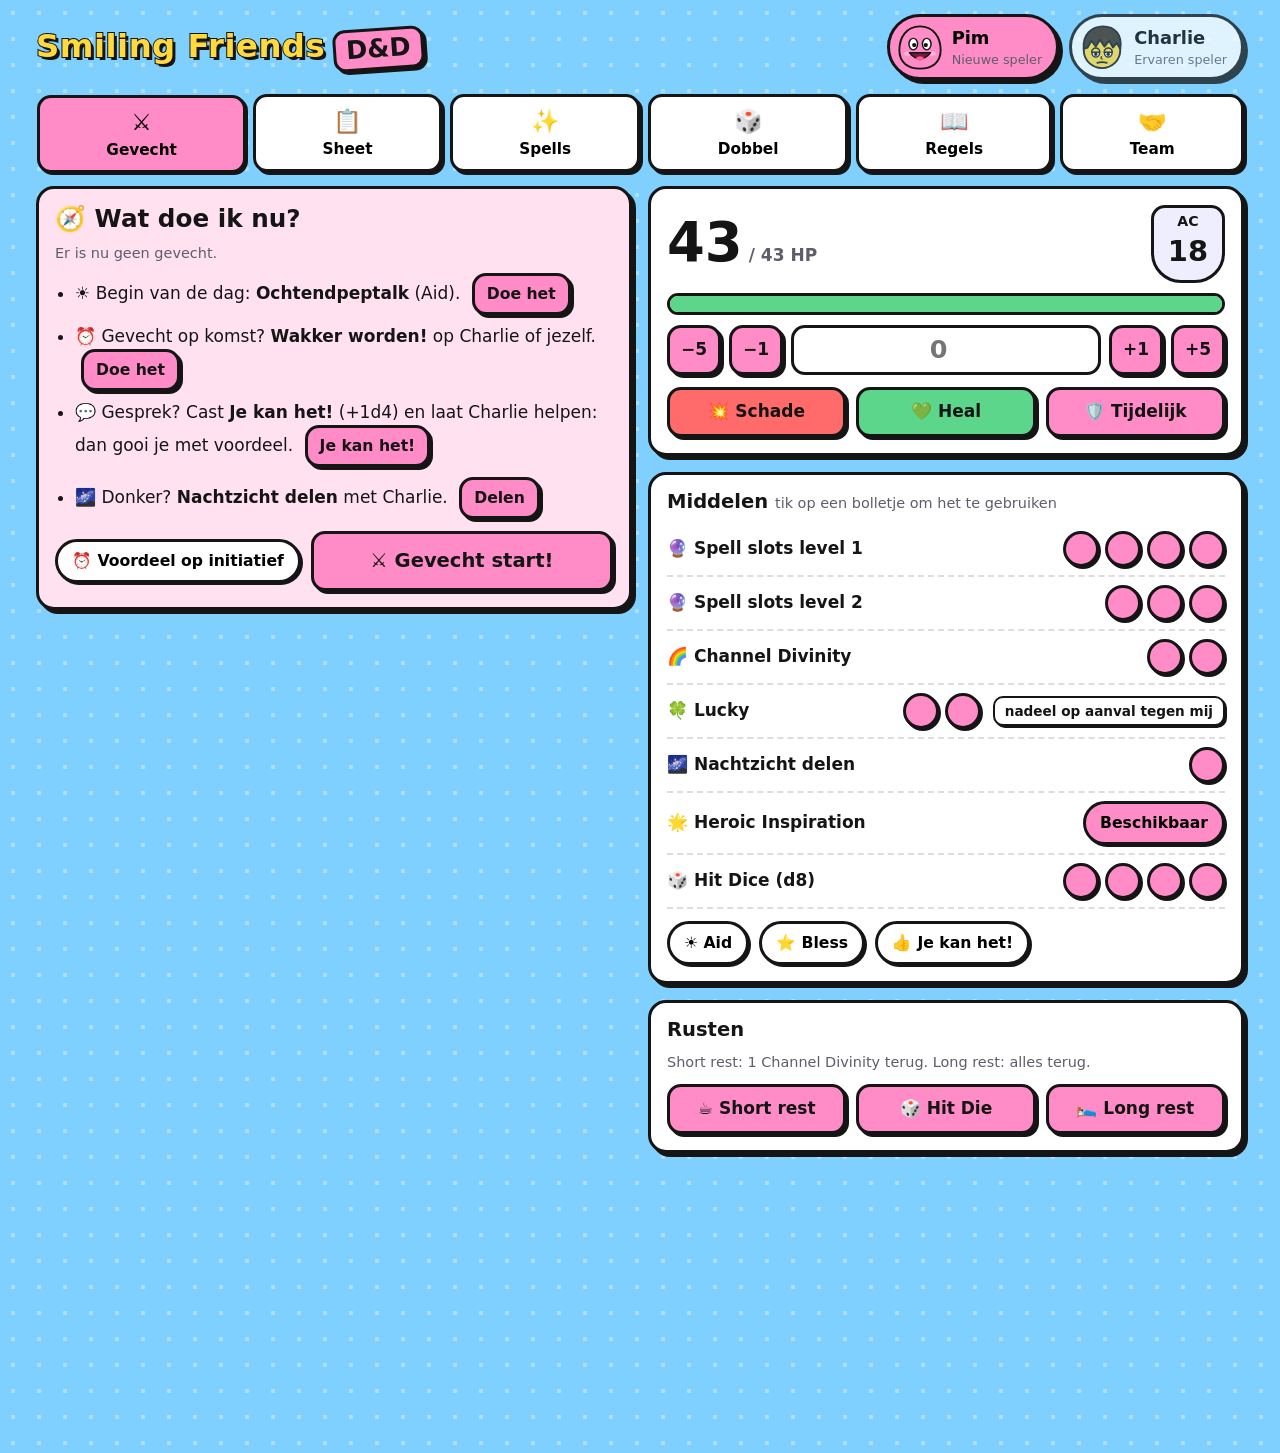
==== site/index.html @ 7d4bb508 "Smiling Friends D&D: sheets en beurt-hulp voor Pim en Charlie Statische tablet-app (D&D 2024, level " ====
<!DOCTYPE html>
<html lang="nl">
<head>
<meta charset="utf-8">
<meta name="viewport" content="width=device-width, initial-scale=1, viewport-fit=cover">
<title>Smiling Friends D&amp;D — Pim &amp; Charlie</title>
<meta name="description" content="Character sheets en beurt-hulp voor Pim en Charlie (D&D 2024, level 4).">
<meta name="theme-color" content="#7fd0ff">
<meta name="apple-mobile-web-app-capable" content="yes">
<meta name="mobile-web-app-capable" content="yes">
<meta name="apple-mobile-web-app-title" content="SF D&amp;D">
<link rel="manifest" href="manifest.json">
<link rel="icon" href="icons/icon.svg" type="image/svg+xml">
<link rel="apple-touch-icon" href="icons/icon-180.png">
<link rel="stylesheet" href="css/style.css">
</head>
<body class="theme-pim">
<div id="app"></div>
<div id="result"></div>
<noscript>Zet JavaScript aan om deze app te gebruiken.</noscript>
<script src="js/data.js"></script>
<script src="js/core.js"></script>
<script src="js/pim.js"></script>
<script src="js/charlie.js"></script>
<script src="js/flow.js"></script>
<script src="js/views.js"></script>
<script src="js/main.js"></script>
</body>
</html>
---- site/css/style.css ----
:root {
  --ink: #151515;
  --sky: #7fd0ff;
  --pim: #ff8cc6; --pim-d: #e0559e; --pim-l: #ffe1f0;
  --charlie: #ffd93d; --charlie-d: #d9a600; --charlie-l: #fff4c2;
  --ok: #5bd68a; --bad: #ff6b6b; --warn: #ffb347; --violet: #b69cff;
  --muted: #5d5d6b;
  --r: 18px;
  --sh: 4px 4px 0 var(--ink);
  font-size: 17px;
}
body.theme-pim { --accent: var(--pim); --accent-d: var(--pim-d); --accent-l: var(--pim-l); }
body.theme-charlie { --accent: var(--charlie); --accent-d: var(--charlie-d); --accent-l: var(--charlie-l); }

* { box-sizing: border-box; }
html { -webkit-text-size-adjust: 100%; }
body {
  margin: 0; color: var(--ink); line-height: 1.4;
  font-family: "Fredoka", "Nunito", "Segoe UI Rounded", "Arial Rounded MT Bold", "Trebuchet MS", system-ui, sans-serif;
  background: var(--sky) radial-gradient(circle, rgba(255,255,255,.35) 2px, transparent 2.5px) 0 0 / 26px 26px;
  padding-bottom: 260px;
  -webkit-tap-highlight-color: transparent;
}
main { max-width: 1240px; margin: 0 auto; padding: 0 16px 24px; }
h2, h3 { margin: 0 0 10px; line-height: 1.15; }
h2 { font-size: 1.45rem; }
h3 { font-size: 1.15rem; }
h3 small, .label, .muted { color: var(--muted); font-weight: 500; font-size: .85rem; }
p { margin: 6px 0; }
svg { display: block; }

/* ---------- Header ---------- */
.top { display: flex; align-items: center; justify-content: space-between; gap: 12px; flex-wrap: wrap;
  max-width: 1240px; margin: 0 auto; padding: 14px 16px 8px; }
.brand { display: flex; align-items: baseline; gap: 8px; }
.logo { font-size: 1.9rem; font-weight: 900; letter-spacing: .5px; color: var(--charlie);
  -webkit-text-stroke: 2px var(--ink); paint-order: stroke fill; text-shadow: 3px 3px 0 var(--ink); }
.dnd { font-size: 1.5rem; font-weight: 900; background: var(--pim); border: 3px solid var(--ink); border-radius: 12px;
  padding: 0 10px; box-shadow: 3px 3px 0 var(--ink); transform: rotate(-4deg); }
.who { display: flex; gap: 10px; }
.whobtn { display: flex; align-items: center; gap: 8px; padding: 6px 14px 6px 6px; border: 3px solid var(--ink);
  border-radius: 999px; background: #fff; box-shadow: var(--sh); cursor: pointer; font: inherit; text-align: left; }
.whobtn svg { width: 48px; height: 48px; }
.whobtn b { display: block; font-size: 1.05rem; }
.whobtn small { display: block; color: var(--muted); font-size: .75rem; }
.whobtn.pim.on { background: var(--pim); }
.whobtn.charlie.on { background: var(--charlie); }
.whobtn:not(.on) { opacity: .75; }

.tabs { display: flex; gap: 8px; overflow-x: auto; max-width: 1240px; margin: 0 auto; padding: 6px 16px 14px; scrollbar-width: none; }
.tab { flex: 1 0 auto; display: flex; flex-direction: column; align-items: center; gap: 2px; min-width: 92px; padding: 8px 12px;
  border: 3px solid var(--ink); border-radius: 14px; background: #fff; font: inherit; font-weight: 700; font-size: .9rem;
  box-shadow: 3px 3px 0 var(--ink); cursor: pointer; }
.tab span { font-size: 1.35rem; }
.tab.on { background: var(--accent); transform: translate(1px, 1px); box-shadow: 2px 2px 0 var(--ink); }

/* ---------- Bouwstenen ---------- */
.card { background: #fff; border: 3px solid var(--ink); border-radius: var(--r); box-shadow: var(--sh); padding: 16px; margin-bottom: 16px; }
.card.slim { padding: 10px 16px; }
.grid { display: grid; grid-template-columns: 1fr 1fr; gap: 16px; align-items: start; }
.col { min-width: 0; }
.cards { display: grid; grid-template-columns: repeat(auto-fill, minmax(320px, 1fr)); gap: 16px; }
.cards .card { margin-bottom: 0; }
.grouph { margin: 22px 0 12px; display: inline-block; background: #fff; border: 3px solid var(--ink); border-radius: 12px; padding: 4px 14px; box-shadow: 3px 3px 0 var(--ink); }
.row, .row3 { display: flex; gap: 10px; align-items: center; margin-top: 12px; }
.row.wrap { flex-wrap: wrap; }
.row3 > * { flex: 1; }
.two { display: grid; grid-template-columns: 1fr 1fr; gap: 16px; }

.btn { font: inherit; font-weight: 800; font-size: 1rem; min-height: 50px; padding: 10px 16px; border: 3px solid var(--ink);
  border-radius: 14px; background: var(--accent); color: var(--ink); box-shadow: 3px 3px 0 var(--ink); cursor: pointer;
  touch-action: manipulation; }
.btn:active, .tog:active, .pip:active, .die:active, .chip:active { transform: translate(2px, 2px); box-shadow: 1px 1px 0 var(--ink); }
.btn.big { font-size: 1.15rem; min-height: 60px; flex: 1; }
.btn.sm { min-height: 42px; padding: 6px 12px; font-size: .92rem; }
.btn.sq { min-width: 54px; padding: 8px; }
.btn.mini { min-height: 30px; padding: 2px 10px; font-size: .8rem; border-width: 2px; box-shadow: 2px 2px 0 var(--ink); border-radius: 10px; background: #fff; margin-left: 6px; }
.btn.ghost { background: #fff; }
.btn.ok { background: var(--ok); }
.btn.bad { background: var(--bad); }
.tog { font: inherit; font-weight: 700; font-size: .92rem; min-height: 44px; padding: 6px 14px; border: 3px solid var(--ink);
  border-radius: 999px; background: #fff; box-shadow: 2px 2px 0 var(--ink); cursor: pointer; }
.tog.on { background: var(--accent); }
.badges { display: flex; flex-wrap: wrap; gap: 6px; margin: 10px 0 4px; }
.badge { display: inline-flex; align-items: center; border: 2px solid var(--ink); border-radius: 999px; padding: 3px 10px; font-size: .82rem; font-weight: 700; background: #f2f2f6; }
.badge.conc { background: #e3dcff; }
.badge.zone { background: #c9f6da; }
.badge.rage { background: var(--bad); color: #fff; }
.badge.warn { background: #ffe0b2; }
.badge.t-action { background: var(--charlie-l); }
.badge.t-bonus { background: var(--pim-l); }
.badge.t-reaction { background: #d6f0ff; }
.hint { background: var(--accent-l); border: 2px dashed var(--ink); border-radius: 12px; padding: 8px 12px; font-size: .9rem; }

/* ---------- Beurt-hulp ---------- */
.turn { background: var(--accent-l); }
.turnhead { display: flex; justify-content: space-between; align-items: center; }
.round { background: var(--ink); color: #fff; font-weight: 800; border-radius: 999px; padding: 4px 14px; }
.tips { padding-left: 20px; margin: 8px 0; }
.tips li { margin: 10px 0; }
.tips .btn { margin-left: 6px; }
.chips, .situ { display: flex; flex-wrap: wrap; gap: 8px; align-items: center; margin: 10px 0; }
.chip { font: inherit; font-weight: 700; font-size: .9rem; min-height: 40px; padding: 4px 12px; border: 2px solid var(--ink); border-radius: 10px; background: #fff; cursor: pointer; }
.chip.used { background: #d5d5dc; color: #6b6b75; text-decoration: line-through; }
.steps { display: flex; flex-direction: column; gap: 10px; margin-top: 8px; }
.step { display: grid; grid-template-columns: 110px 1fr; gap: 6px 10px; align-items: start; background: #fff; border: 3px solid var(--ink); border-radius: 14px; padding: 10px; }
.step-k { font-weight: 800; font-size: .88rem; padding-top: 2px; }
.step-b b { display: block; font-size: 1.05rem; }
.step-b small { display: block; color: var(--muted); font-size: .88rem; margin-top: 2px; }
.step-a { grid-column: 2; display: flex; flex-wrap: wrap; gap: 8px; }
.step-a:empty { display: none; }
.step.done { opacity: .5; }
.step.done .step-b b::after { content: " ✔"; }

/* ---------- Status ---------- */
.hprow { display: flex; justify-content: space-between; align-items: center; }
.hpnum .big { font-size: 3.2rem; font-weight: 900; line-height: 1; }
.hpnum .of { font-weight: 700; margin-left: 6px; color: var(--muted); }
.hpnum .temp { display: inline-block; margin-left: 10px; background: #d6f0ff; border: 2px solid var(--ink); border-radius: 999px; padding: 2px 10px; font-weight: 800; }
.hpnum.low .big { color: #d9480f; }
.hpnum.zero .big { color: #c92a2a; }
.acbox { text-align: center; border: 3px solid var(--ink); border-radius: 14px 14px 30px 30px; padding: 4px 14px 8px; background: #eef; }
.acbox small { display: block; font-weight: 800; }
.acbox b { font-size: 1.7rem; }
.hpbar { height: 22px; border: 3px solid var(--ink); border-radius: 999px; background: #eee; overflow: hidden; margin: 10px 0; }
.hpbar i { display: block; height: 100%; background: var(--ok); transition: width .3s; }
.hpbar.mid i { background: var(--warn); }
.hpbar.low i, .hpbar.zero i { background: var(--bad); }
.amt { display: flex; gap: 8px; }
.amt input { flex: 1; min-width: 0; font: inherit; font-size: 1.5rem; font-weight: 800; text-align: center; border: 3px solid var(--ink); border-radius: 14px; padding: 4px; }
.deathbox { display: flex; flex-wrap: wrap; gap: 12px; align-items: center; margin-top: 12px; padding: 10px; border: 3px solid var(--ink); border-radius: 14px; background: #ffe3e3; }

.resrow { display: flex; justify-content: space-between; align-items: center; gap: 10px; padding: 8px 0; border-bottom: 2px dashed #ddd; }
.resrow > span { font-weight: 700; }
.resrow > div { display: flex; align-items: center; flex-wrap: wrap; justify-content: flex-end; gap: 6px; }
.pips { display: inline-flex; gap: 6px; }
.pip { width: 36px; height: 36px; border-radius: 50%; border: 3px solid var(--ink); background: #fff; box-shadow: 2px 2px 0 var(--ink); cursor: pointer; padding: 0; }
.pip.on { background: var(--accent); }

/* ---------- Sheet ---------- */
.sheethead { display: flex; gap: 16px; align-items: center; }
.sheethead > svg { width: 96px; height: 96px; flex: none; }
.sh-t { flex: 1; }
.sh-t h2 { font-size: 1.9rem; margin: 0; }
.line { font-weight: 800; }
.statgrid { display: grid; grid-template-columns: repeat(auto-fill, minmax(130px, 1fr)); gap: 10px; margin: 16px 0; }
.stat { border: 3px solid var(--ink); border-radius: 14px; padding: 8px 10px; text-align: center; background: var(--accent-l); }
.stat small { display: block; font-weight: 800; font-size: .8rem; }
.stat b { display: block; font-size: 1.6rem; }
.stat em { display: block; font-style: normal; font-size: .72rem; color: var(--muted); }
.rollmode { display: flex; flex-wrap: wrap; gap: 8px; align-items: center; margin-bottom: 14px; }
.abil { display: grid; grid-template-columns: repeat(6, 1fr); gap: 10px; margin-bottom: 18px; }
.abox { font: inherit; border: 3px solid var(--ink); border-radius: 14px; background: #fff; box-shadow: 3px 3px 0 var(--ink); padding: 8px 4px; cursor: pointer; text-align: center; }
.abox .ab { display: block; font-weight: 900; }
.abox b { display: block; font-size: 1.7rem; }
.abox small { display: block; font-size: .72rem; color: var(--muted); }
.abox em { display: block; font-style: normal; font-weight: 700; font-size: .8rem; margin-top: 4px; }
.skills { display: grid; grid-template-columns: repeat(auto-fill, minmax(250px, 1fr)); gap: 8px; margin-bottom: 18px; }
.skill { font: inherit; display: flex; align-items: center; gap: 10px; text-align: left; border: 2px solid var(--ink); border-radius: 12px; background: #fff; padding: 6px 10px; cursor: pointer; min-height: 52px; }
.skill.prof { background: var(--accent-l); }
.skill .nm { flex: 1; }
.skill .nm b { display: block; font-size: .95rem; }
.skill .nm small { display: block; font-size: .75rem; color: var(--muted); }
.skill .md { font-weight: 900; font-size: 1.25rem; }
.feats { display: grid; grid-template-columns: repeat(auto-fill, minmax(280px, 1fr)); gap: 10px; margin-bottom: 18px; }
.feat { border: 2px solid var(--ink); border-radius: 12px; padding: 10px; background: #fafafe; }
.feat p { font-size: .9rem; margin: 4px 0 0; }
.spellmini { display: grid; grid-template-columns: repeat(auto-fill, minmax(220px, 1fr)); gap: 10px; margin-bottom: 18px; font-size: .9rem; }
.spellmini ul { margin: 4px 0; padding-left: 18px; }

/* ---------- Spells ---------- */
.resline { display: flex; flex-wrap: wrap; gap: 8px 18px; align-items: center; font-weight: 600; }
.spell { display: flex; flex-direction: column; border-top-width: 10px; }
.spell.l0 { border-top-color: #4dabf7; }
.spell.l1 { border-top-color: var(--pim); }
.spell.l2 { border-top-color: var(--violet); }
.spell.lcd { border-top-color: var(--charlie); }
.spell.active { background: #effff4; }
.spell p { font-size: .93rem; }
.spell .when { background: var(--accent-l); border-radius: 10px; padding: 6px 10px; font-weight: 600; }
.spell .up { font-size: .85rem; color: var(--muted); }
.spell .row { margin-top: auto; padding-top: 10px; }
.sp-top { display: flex; gap: 10px; align-items: center; }
.sp-top .emoji { font-size: 2.1rem; }
.sp-n { flex: 1; }
.sp-n b { display: block; font-size: 1.2rem; }
.sp-n small { color: var(--muted); }
.lvl { font-size: .75rem; font-weight: 800; border: 2px solid var(--ink); border-radius: 999px; padding: 2px 8px; white-space: nowrap; }

/* ---------- Dobbelstenen ---------- */
.dierow { display: grid; grid-template-columns: repeat(7, 1fr); gap: 8px; margin: 12px 0; }
.die { font: inherit; font-weight: 900; min-height: 60px; border: 3px solid var(--ink); border-radius: 14px; background: #fff; box-shadow: 3px 3px 0 var(--ink); cursor: pointer; }
.die.on { background: var(--accent); }
.steppers { display: flex; gap: 24px; flex-wrap: wrap; margin: 10px 0; }
.steppers > div { display: flex; align-items: center; gap: 10px; }
.steppers b { font-size: 1.5rem; min-width: 40px; text-align: center; }
.log ol { list-style: none; margin: 0 0 12px; padding: 0; max-height: 60vh; overflow: auto; }
.log li { display: flex; gap: 12px; align-items: center; padding: 6px 0; border-bottom: 2px dashed #e4e4e4; }
.log li b { min-width: 52px; text-align: center; font-size: 1.3rem; border: 2px solid var(--ink); border-radius: 10px; padding: 2px 6px; }
.log li.who-pim b { background: var(--pim-l); }
.log li.who-charlie b { background: var(--charlie-l); }
.log li small { display: block; color: var(--muted); font-size: .78rem; }

/* ---------- Regels & team ---------- */
.rules li, .rp li { margin: 6px 0; }
.rules ul, .rp ul { padding-left: 20px; margin: 0; }
.combo .emoji { font-size: 1.8rem; }
.rp > svg { width: 70px; height: 70px; float: right; }
.rp.pimc { background: var(--pim-l); }
.rp.charliec { background: var(--charlie-l); }
.names { width: 100%; border-collapse: collapse; }
.names th, .names td { text-align: left; padding: 8px; border-bottom: 2px dashed #ddd; }

/* ---------- Resultaat ---------- */
#result { position: fixed; left: 0; right: 0; bottom: 0; z-index: 10; display: flex; justify-content: center; padding: 0 12px calc(12px + env(safe-area-inset-bottom)); pointer-events: none; }
.result, .resmini { pointer-events: auto; }
.result { position: relative; width: min(860px, 100%); max-height: 50vh; overflow: auto; background: #fff; border: 4px solid var(--ink);
  border-radius: 22px; box-shadow: 0 6px 0 var(--ink), 0 12px 30px rgba(0,0,0,.25); padding: 14px 18px; animation: pop .18s ease-out; }
.result.who-pim { border-top: 10px solid var(--pim-d); }
.result.who-charlie { border-top: 10px solid var(--charlie-d); }
@keyframes pop { from { transform: translateY(24px) scale(.97); opacity: 0; } to { transform: none; opacity: 1; } }
.r-main { display: flex; gap: 16px; align-items: center; padding-right: 40px; }
.r-big { min-width: 90px; text-align: center; font-size: 2.8rem; font-weight: 900; border: 3px solid var(--ink); border-radius: 18px; padding: 2px 12px; background: var(--charlie-l); }
.who-pim .r-big { background: var(--pim-l); }
.r-big.nat20 { background: var(--ok); }
.r-big.nat1 { background: var(--bad); color: #fff; }
.r-txt b { display: block; font-size: 1.25rem; }
.r-txt small { color: var(--muted); }
.result ul { margin: 10px 0 0; padding-left: 20px; }
.result li { margin: 4px 0; }
.result .close { position: absolute; top: 10px; right: 10px; width: 40px; height: 40px; border: 3px solid var(--ink); border-radius: 50%; background: #fff; font-weight: 900; cursor: pointer; }
.resmini { font: inherit; font-weight: 700; border: 3px solid var(--ink); border-radius: 999px; padding: 10px 18px; background: #fff; box-shadow: 3px 3px 0 var(--ink); cursor: pointer; }
.resmini.who-pim { background: var(--pim-l); }
.resmini.who-charlie { background: var(--charlie-l); }

/* ---------- Kleinere schermen ---------- */
@media (max-width: 900px) {
  .grid, .two { grid-template-columns: 1fr; }
  .abil { grid-template-columns: repeat(3, 1fr); }
  .step { grid-template-columns: 1fr; }
  .step-a { grid-column: auto; }
}
@media (max-width: 560px) {
  .logo { font-size: 1.4rem; }
  .whobtn small { display: none; }
  .whobtn svg { width: 38px; height: 38px; }
  .dierow { grid-template-columns: repeat(4, 1fr); }
  .hpnum .big { font-size: 2.6rem; }
}

/* ---------- Printen ---------- */
@media print {
  @page { margin: 12mm; }
  body { background: #fff; padding: 0; font-size: 11pt; }
  .top, .tabs, #result, .noprint { display: none !important; }
  .card { box-shadow: none; border-width: 2px; break-inside: avoid; }
  .abox, .skill { box-shadow: none; }
  .abil { grid-template-columns: repeat(6, 1fr); }
  .skills { grid-template-columns: repeat(3, 1fr); }
  .feats { grid-template-columns: repeat(2, 1fr); }
  .skill { min-height: 0; padding: 3px 8px; }
  .feat, .skill, .abox { break-inside: avoid; }
}
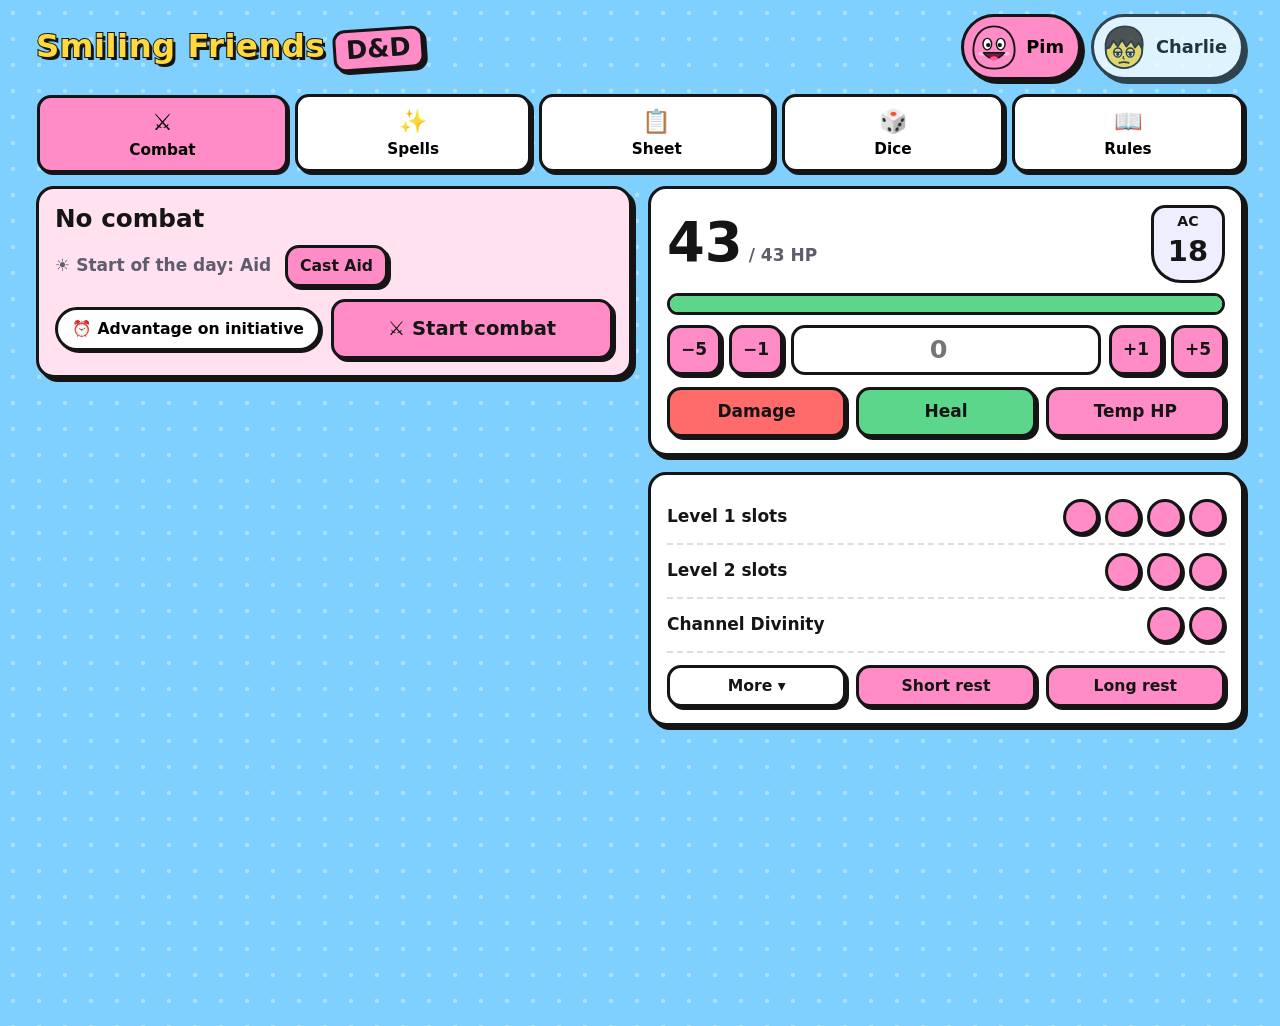
==== commit e3a1a300: "Translate the app to English All UI text, spell summaries, rules, sheets, PDFs and the README are no" ====
--- a/site/index.html
+++ b/site/index.html
@@ -1,10 +1,10 @@
 <!DOCTYPE html>
-<html lang="nl">
+<html lang="en">
 <head>
 <meta charset="utf-8">
 <meta name="viewport" content="width=device-width, initial-scale=1, viewport-fit=cover">
 <title>Smiling Friends D&amp;D — Pim &amp; Charlie</title>
-<meta name="description" content="Character sheets en beurt-hulp voor Pim en Charlie (D&D 2024, level 4).">
+<meta name="description" content="Character sheets and turn helper for Pim and Charlie (D&D 2024, level 4).">
 <meta name="theme-color" content="#7fd0ff">
 <meta name="apple-mobile-web-app-capable" content="yes">
 <meta name="mobile-web-app-capable" content="yes">
@@ -17,7 +17,7 @@
 <body class="theme-pim">
 <div id="app"></div>
 <div id="result"></div>
-<noscript>Zet JavaScript aan om deze app te gebruiken.</noscript>
+<noscript>Enable JavaScript to use this app.</noscript>
 <script src="js/data.js"></script>
 <script src="js/core.js"></script>
 <script src="js/pim.js"></script>
--- a/site/css/style.css
+++ b/site/css/style.css
@@ -91,6 +91,10 @@
 .badge.t-bonus { background: var(--pim-l); }
 .badge.t-reaction { background: #d6f0ff; }
 .hint { background: var(--accent-l); border: 2px dashed var(--ink); border-radius: 12px; padding: 8px 12px; font-size: .9rem; }
+.tipline { margin: 12px 0 0; font-weight: 600; color: var(--muted); }
+.tipline .btn { margin-left: 8px; }
+.fold { display: none; margin-top: 14px; }
+.fold.open { display: block; }
 
 /* ---------- Beurt-hulp ---------- */
 .turn { background: var(--accent-l); }
@@ -253,6 +257,7 @@
   @page { margin: 12mm; }
   body { background: #fff; padding: 0; font-size: 11pt; }
   .top, .tabs, #result, .noprint { display: none !important; }
+  .fold { display: block !important; }
   .card { box-shadow: none; border-width: 2px; break-inside: avoid; }
   .abox, .skill { box-shadow: none; }
   .abil { grid-template-columns: repeat(6, 1fr); }
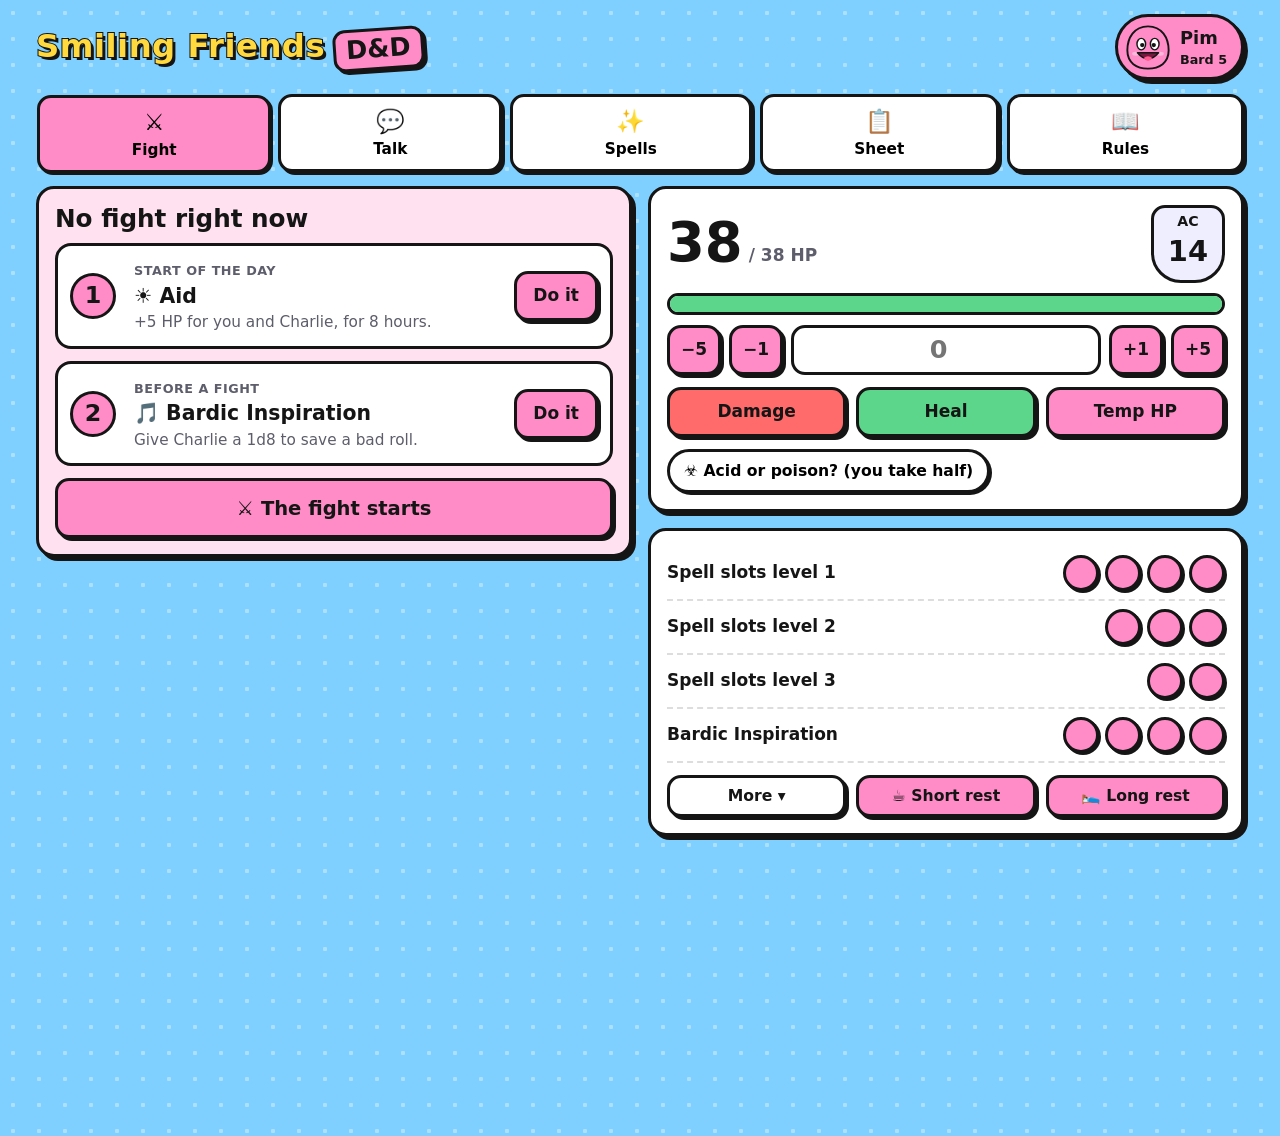
==== commit 6ac2a41e: "Rebuild Pim as a level 5 Bard Pim is now a Plasmoid Bard 5 (College of Eloquence, Entertainer). The " ====
--- a/site/index.html
+++ b/site/index.html
@@ -3,12 +3,12 @@
 <head>
 <meta charset="utf-8">
 <meta name="viewport" content="width=device-width, initial-scale=1, viewport-fit=cover">
-<title>Smiling Friends D&amp;D — Pim &amp; Charlie</title>
-<meta name="description" content="Character sheets and turn helper for Pim and Charlie (D&D 2024, level 4).">
+<title>Pim Pimling — Smiling Friends D&amp;D</title>
+<meta name="description" content="Character sheet and turn helper for Pim Pimling, Bard 5 (D&D 2024).">
 <meta name="theme-color" content="#7fd0ff">
 <meta name="apple-mobile-web-app-capable" content="yes">
 <meta name="mobile-web-app-capable" content="yes">
-<meta name="apple-mobile-web-app-title" content="SF D&amp;D">
+<meta name="apple-mobile-web-app-title" content="Pim">
 <link rel="manifest" href="manifest.json">
 <link rel="icon" href="icons/icon.svg" type="image/svg+xml">
 <link rel="apple-touch-icon" href="icons/icon-180.png">
@@ -21,7 +21,6 @@
 <script src="js/data.js"></script>
 <script src="js/core.js"></script>
 <script src="js/pim.js"></script>
-<script src="js/charlie.js"></script>
 <script src="js/flow.js"></script>
 <script src="js/views.js"></script>
 <script src="js/main.js"></script>
--- a/site/css/style.css
+++ b/site/css/style.css
@@ -37,15 +37,12 @@
   -webkit-text-stroke: 2px var(--ink); paint-order: stroke fill; text-shadow: 3px 3px 0 var(--ink); }
 .dnd { font-size: 1.5rem; font-weight: 900; background: var(--pim); border: 3px solid var(--ink); border-radius: 12px;
   padding: 0 10px; box-shadow: 3px 3px 0 var(--ink); transform: rotate(-4deg); }
-.who { display: flex; gap: 10px; }
 .whobtn { display: flex; align-items: center; gap: 8px; padding: 6px 14px 6px 6px; border: 3px solid var(--ink);
-  border-radius: 999px; background: #fff; box-shadow: var(--sh); cursor: pointer; font: inherit; text-align: left; }
+  border-radius: 999px; background: #fff; box-shadow: var(--sh); font: inherit; text-align: left; }
 .whobtn svg { width: 48px; height: 48px; }
 .whobtn b { display: block; font-size: 1.05rem; }
-.whobtn small { display: block; color: var(--muted); font-size: .75rem; }
+.whobtn small { display: block; color: var(--ink); font-size: .75rem; font-weight: 700; }
 .whobtn.pim.on { background: var(--pim); }
-.whobtn.charlie.on { background: var(--charlie); }
-.whobtn:not(.on) { opacity: .75; }
 
 .tabs { display: flex; gap: 8px; overflow-x: auto; max-width: 1240px; margin: 0 auto; padding: 6px 16px 14px; scrollbar-width: none; }
 .tab { flex: 1 0 auto; display: flex; flex-direction: column; align-items: center; gap: 2px; min-width: 92px; padding: 8px 12px;
@@ -61,7 +58,6 @@
 .col { min-width: 0; }
 .cards { display: grid; grid-template-columns: repeat(auto-fill, minmax(320px, 1fr)); gap: 16px; }
 .cards .card { margin-bottom: 0; }
-.grouph { margin: 22px 0 12px; display: inline-block; background: #fff; border: 3px solid var(--ink); border-radius: 12px; padding: 4px 14px; box-shadow: 3px 3px 0 var(--ink); }
 .row, .row3 { display: flex; gap: 10px; align-items: center; margin-top: 12px; }
 .row.wrap { flex-wrap: wrap; }
 .row3 > * { flex: 1; }
@@ -98,23 +94,20 @@
 
 /* ---------- Beurt-hulp ---------- */
 .turn { background: var(--accent-l); }
-.turnhead { display: flex; justify-content: space-between; align-items: center; }
+.turnhead { display: flex; justify-content: space-between; align-items: center; gap: 10px; flex-wrap: wrap; }
 .round { background: var(--ink); color: #fff; font-weight: 800; border-radius: 999px; padding: 4px 14px; }
-.tips { padding-left: 20px; margin: 8px 0; }
-.tips li { margin: 10px 0; }
-.tips .btn { margin-left: 6px; }
-.chips, .situ { display: flex; flex-wrap: wrap; gap: 8px; align-items: center; margin: 10px 0; }
-.chip { font: inherit; font-weight: 700; font-size: .9rem; min-height: 40px; padding: 4px 12px; border: 2px solid var(--ink); border-radius: 10px; background: #fff; cursor: pointer; }
-.chip.used { background: #d5d5dc; color: #6b6b75; text-decoration: line-through; }
-.steps { display: flex; flex-direction: column; gap: 10px; margin-top: 8px; }
-.step { display: grid; grid-template-columns: 110px 1fr; gap: 6px 10px; align-items: start; background: #fff; border: 3px solid var(--ink); border-radius: 14px; padding: 10px; }
-.step-k { font-weight: 800; font-size: .88rem; padding-top: 2px; }
-.step-b b { display: block; font-size: 1.05rem; }
-.step-b small { display: block; color: var(--muted); font-size: .88rem; margin-top: 2px; }
-.step-a { grid-column: 2; display: flex; flex-wrap: wrap; gap: 8px; }
+.situ { display: flex; flex-wrap: wrap; gap: 8px; align-items: center; margin: 12px 0; }
+.situ .label { width: 100%; }
+.steps { display: flex; flex-direction: column; gap: 12px; margin-top: 8px; }
+.step { display: grid; grid-template-columns: 52px 1fr auto; gap: 12px; align-items: center; background: #fff; border: 3px solid var(--ink); border-radius: 16px; padding: 12px; }
+.step .num { width: 46px; height: 46px; display: grid; place-items: center; border-radius: 50%; border: 3px solid var(--ink); background: var(--accent); font-weight: 900; font-size: 1.4rem; }
+.step-b .kind { display: inline-block; font-size: .75rem; font-weight: 800; text-transform: uppercase; letter-spacing: .5px; color: var(--muted); }
+.step-b b { display: block; font-size: 1.2rem; }
+.step-b small { display: block; color: var(--muted); font-size: .9rem; margin-top: 2px; }
+.step-a { display: flex; flex-wrap: wrap; gap: 8px; }
 .step-a:empty { display: none; }
-.step.done { opacity: .5; }
-.step.done .step-b b::after { content: " ✔"; }
+.step.done { opacity: .45; }
+.step.done .num { background: var(--ok); }
 
 /* ---------- Status ---------- */
 .hprow { display: flex; justify-content: space-between; align-items: center; }
@@ -169,51 +162,47 @@
 .feats { display: grid; grid-template-columns: repeat(auto-fill, minmax(280px, 1fr)); gap: 10px; margin-bottom: 18px; }
 .feat { border: 2px solid var(--ink); border-radius: 12px; padding: 10px; background: #fafafe; }
 .feat p { font-size: .9rem; margin: 4px 0 0; }
-.spellmini { display: grid; grid-template-columns: repeat(auto-fill, minmax(220px, 1fr)); gap: 10px; margin-bottom: 18px; font-size: .9rem; }
-.spellmini ul { margin: 4px 0; padding-left: 18px; }
 
 /* ---------- Spells ---------- */
 .resline { display: flex; flex-wrap: wrap; gap: 8px 18px; align-items: center; font-weight: 600; }
-.spell { display: flex; flex-direction: column; border-top-width: 10px; }
-.spell.l0 { border-top-color: #4dabf7; }
-.spell.l1 { border-top-color: var(--pim); }
-.spell.l2 { border-top-color: var(--violet); }
-.spell.lcd { border-top-color: var(--charlie); }
-.spell.active { background: #effff4; }
-.spell p { font-size: .93rem; }
-.spell .when { background: var(--accent-l); border-radius: 10px; padding: 6px 10px; font-weight: 600; }
-.spell .up { font-size: .85rem; color: var(--muted); }
-.spell .row { margin-top: auto; padding-top: 10px; }
-.sp-top { display: flex; gap: 10px; align-items: center; }
-.sp-top .emoji { font-size: 2.1rem; }
-.sp-n { flex: 1; }
-.sp-n b { display: block; font-size: 1.2rem; }
-.sp-n small { color: var(--muted); }
-.lvl { font-size: .75rem; font-weight: 800; border: 2px solid var(--ink); border-radius: 999px; padding: 2px 8px; white-space: nowrap; }
-
-/* ---------- Dobbelstenen ---------- */
-.dierow { display: grid; grid-template-columns: repeat(7, 1fr); gap: 8px; margin: 12px 0; }
-.die { font: inherit; font-weight: 900; min-height: 60px; border: 3px solid var(--ink); border-radius: 14px; background: #fff; box-shadow: 3px 3px 0 var(--ink); cursor: pointer; }
-.die.on { background: var(--accent); }
-.steppers { display: flex; gap: 24px; flex-wrap: wrap; margin: 10px 0; }
-.steppers > div { display: flex; align-items: center; gap: 10px; }
-.steppers b { font-size: 1.5rem; min-width: 40px; text-align: center; }
-.log ol { list-style: none; margin: 0 0 12px; padding: 0; max-height: 60vh; overflow: auto; }
-.log li { display: flex; gap: 12px; align-items: center; padding: 6px 0; border-bottom: 2px dashed #e4e4e4; }
-.log li b { min-width: 52px; text-align: center; font-size: 1.3rem; border: 2px solid var(--ink); border-radius: 10px; padding: 2px 6px; }
-.log li.who-pim b { background: var(--pim-l); }
-.log li.who-charlie b { background: var(--charlie-l); }
-.log li small { display: block; color: var(--muted); font-size: .78rem; }
-
-/* ---------- Regels & team ---------- */
-.rules li, .rp li { margin: 6px 0; }
-.rules ul, .rp ul { padding-left: 20px; margin: 0; }
-.combo .emoji { font-size: 1.8rem; }
-.rp > svg { width: 70px; height: 70px; float: right; }
-.rp.pimc { background: var(--pim-l); }
-.rp.charliec { background: var(--charlie-l); }
-.names { width: 100%; border-collapse: collapse; }
-.names th, .names td { text-align: left; padding: 8px; border-bottom: 2px dashed #ddd; }
+.spgroup { padding: 10px 14px; }
+.spgroup h3 { margin: 0 0 2px; font-size: 1rem; }
+.sprow { display: grid; grid-template-columns: 34px 1fr auto; gap: 10px; align-items: center; padding: 7px 0; border-top: 2px dashed #e4e4ea; }
+.spgroup h3 + .sprow, .spgroup > .sprow:first-child { border-top: 0; }
+.sprow.active { background: #e9fbef; border-radius: 10px; }
+.sprow .emoji { font-size: 1.5rem; text-align: center; }
+.sp-main { min-width: 0; }
+.sp-name { display: flex; flex-wrap: wrap; align-items: center; gap: 6px; }
+.sp-name b { font-size: 1rem; }
+.sp-main small { display: block; color: var(--muted); font-size: .8rem; line-height: 1.3; }
+.pill { font-size: .68rem; font-weight: 800; border: 2px solid var(--ink); border-radius: 999px; padding: 0 7px; background: #f2f2f6; }
+.pill.t-action { background: var(--charlie-l); }
+.pill.t-bonus { background: var(--pim-l); }
+.pill.conc { background: #e3dcff; }
+.rng { font-size: .72rem; color: var(--muted); font-weight: 700; }
+.sp-btns { display: flex; gap: 6px; }
+.btn.xs { min-height: 38px; padding: 4px 12px; font-size: .85rem; border-width: 2px; box-shadow: 2px 2px 0 var(--ink); border-radius: 10px; }
+.pill.lv { background: #fff; }
+.sprow.empty { opacity: .4; }
+
+/* ---------- Talk ---------- */
+.talkgrid { display: grid; grid-template-columns: repeat(2, 1fr); gap: 12px; margin-top: 12px; }
+.talk { position: relative; display: grid; grid-template-columns: 52px 1fr auto; grid-template-rows: auto auto; column-gap: 12px; align-items: center;
+  text-align: left; font: inherit; padding: 14px; border: 3px solid var(--ink); border-radius: 16px; background: var(--accent-l);
+  box-shadow: 3px 3px 0 var(--ink); cursor: pointer; }
+.talk:active { transform: translate(2px, 2px); box-shadow: 1px 1px 0 var(--ink); }
+.talk .emoji { grid-row: 1 / 3; font-size: 2.2rem; text-align: center; }
+.talk b { font-size: 1.2rem; }
+.talk small { grid-column: 2; color: var(--muted); }
+.talk .md { grid-row: 1 / 3; grid-column: 3; font-size: 2rem; font-weight: 900; }
+.talk .pill { position: absolute; top: -10px; right: 12px; font-size: .75rem; padding: 1px 8px; }
+.row.tight { margin-top: 0; gap: 6px; }
+.row.tight .tog { min-height: 38px; padding: 4px 10px; font-size: .85rem; }
+.printonly { display: none; }
+
+/* ---------- Regels ---------- */
+.rules li { margin: 6px 0; }
+.rules ul { padding-left: 20px; margin: 0; }
 
 /* ---------- Resultaat ---------- */
 #result { position: fixed; left: 0; right: 0; bottom: 0; z-index: 10; display: flex; justify-content: center; padding: 0 12px calc(12px + env(safe-area-inset-bottom)); pointer-events: none; }
@@ -221,7 +210,6 @@
 .result { position: relative; width: min(860px, 100%); max-height: 50vh; overflow: auto; background: #fff; border: 4px solid var(--ink);
   border-radius: 22px; box-shadow: 0 6px 0 var(--ink), 0 12px 30px rgba(0,0,0,.25); padding: 14px 18px; animation: pop .18s ease-out; }
 .result.who-pim { border-top: 10px solid var(--pim-d); }
-.result.who-charlie { border-top: 10px solid var(--charlie-d); }
 @keyframes pop { from { transform: translateY(24px) scale(.97); opacity: 0; } to { transform: none; opacity: 1; } }
 .r-main { display: flex; gap: 16px; align-items: center; padding-right: 40px; }
 .r-big { min-width: 90px; text-align: center; font-size: 2.8rem; font-weight: 900; border: 3px solid var(--ink); border-radius: 18px; padding: 2px 12px; background: var(--charlie-l); }
@@ -235,21 +223,21 @@
 .result .close { position: absolute; top: 10px; right: 10px; width: 40px; height: 40px; border: 3px solid var(--ink); border-radius: 50%; background: #fff; font-weight: 900; cursor: pointer; }
 .resmini { font: inherit; font-weight: 700; border: 3px solid var(--ink); border-radius: 999px; padding: 10px 18px; background: #fff; box-shadow: 3px 3px 0 var(--ink); cursor: pointer; }
 .resmini.who-pim { background: var(--pim-l); }
-.resmini.who-charlie { background: var(--charlie-l); }
 
 /* ---------- Kleinere schermen ---------- */
 @media (max-width: 900px) {
   .grid, .two { grid-template-columns: 1fr; }
   .abil { grid-template-columns: repeat(3, 1fr); }
-  .step { grid-template-columns: 1fr; }
-  .step-a { grid-column: auto; }
+  .step { grid-template-columns: 52px 1fr; }
+  .step-a { grid-column: 2; }
 }
 @media (max-width: 560px) {
   .logo { font-size: 1.4rem; }
-  .whobtn small { display: none; }
   .whobtn svg { width: 38px; height: 38px; }
-  .dierow { grid-template-columns: repeat(4, 1fr); }
   .hpnum .big { font-size: 2.6rem; }
+  .sprow { grid-template-columns: 30px 1fr; }
+  .sp-btns { grid-column: 2; }
+  .talkgrid { grid-template-columns: 1fr; }
 }
 
 /* ---------- Printen ---------- */
@@ -258,6 +246,7 @@
   body { background: #fff; padding: 0; font-size: 11pt; }
   .top, .tabs, #result, .noprint { display: none !important; }
   .fold { display: block !important; }
+  .printonly { display: block; }
   .card { box-shadow: none; border-width: 2px; break-inside: avoid; }
   .abox, .skill { box-shadow: none; }
   .abil { grid-template-columns: repeat(6, 1fr); }
